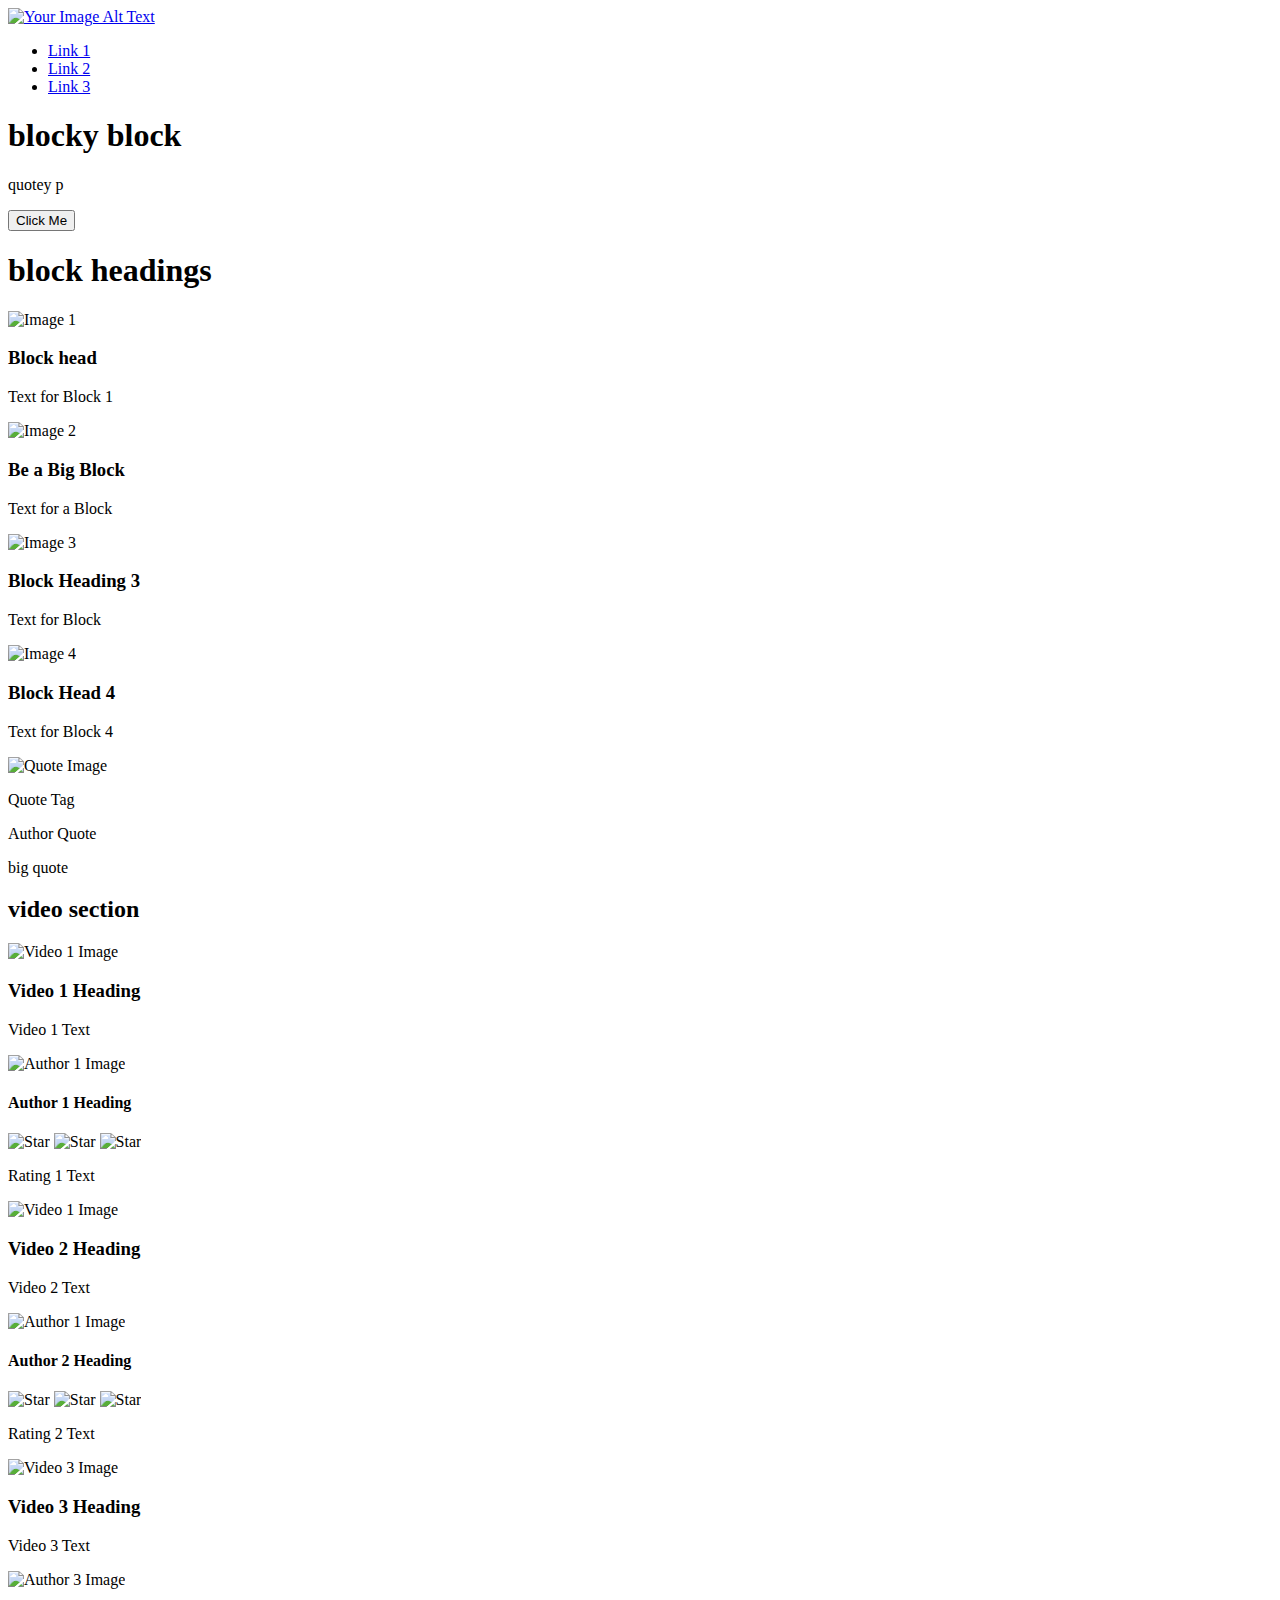
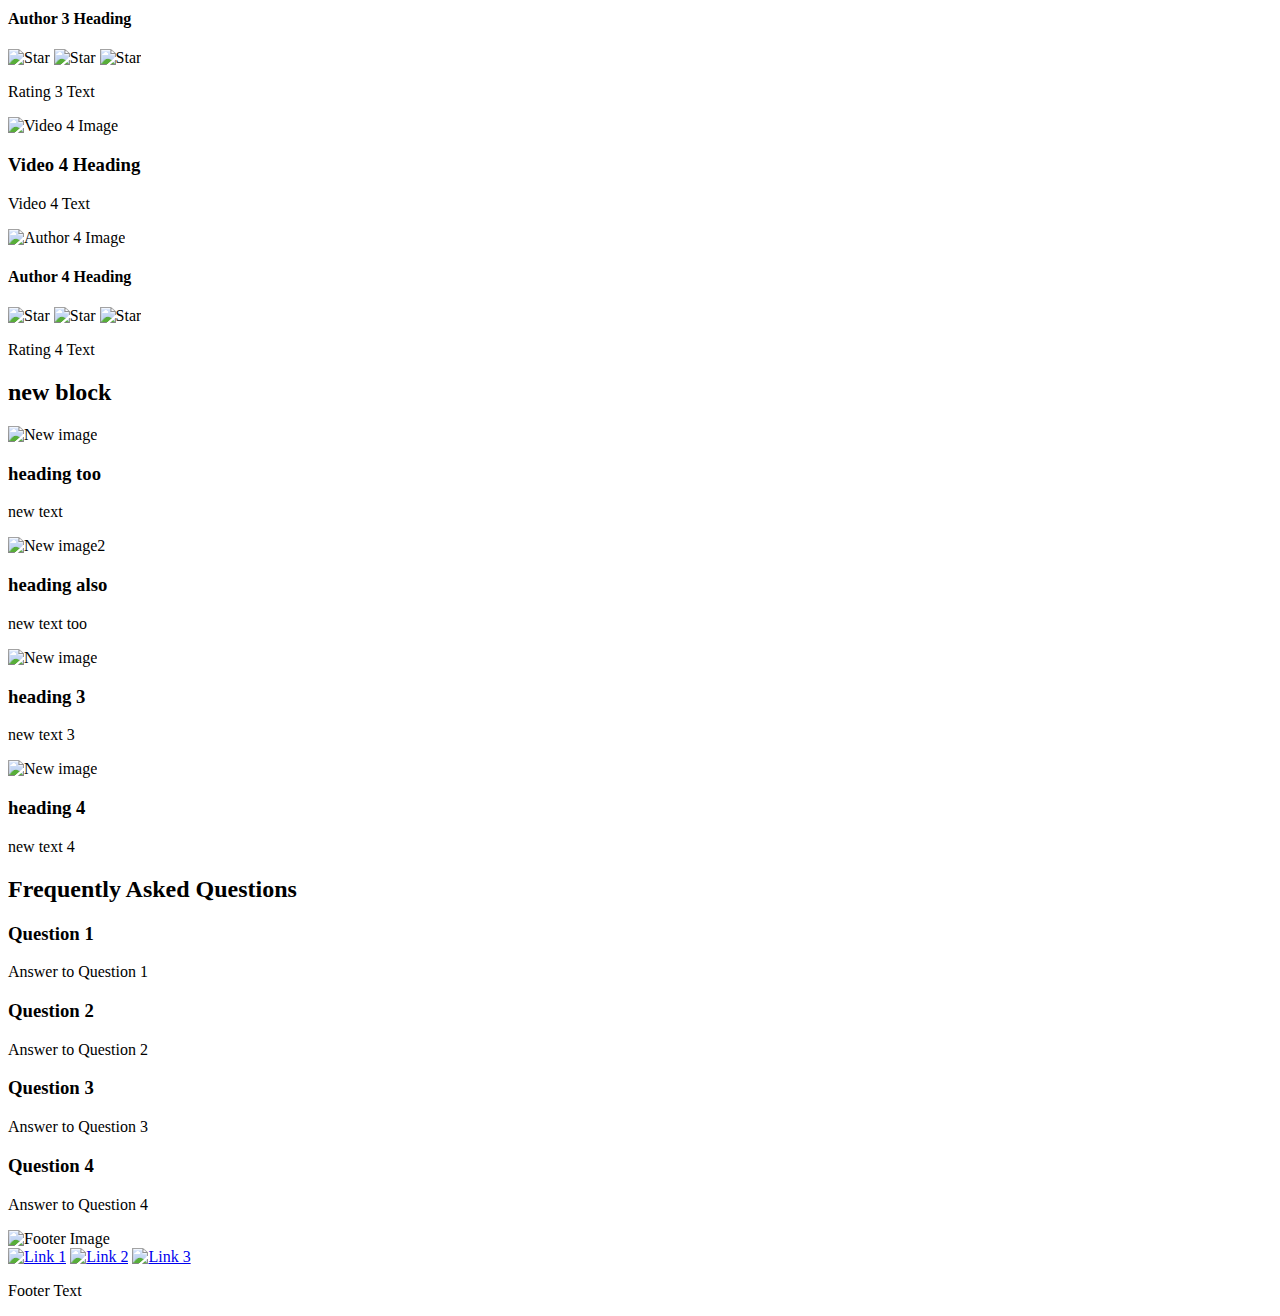
==== css_advanced/index.html @ 20e132e9 "start" ====
<!DOCTYPE html>
<html lang="en">
    <head>
        <meta charset="UTF-8">
        <body>
            <header>
                <a href="#">
                <img src="your-image-url.jpg" alt="Your Image Alt Text">
            </a>
            <nav>
                <ul>
                    <li><a href="#">Link 1</a></li>
                    <li><a href="#">Link 2</a></li>
                    <li><a href="#">Link 3</a></li>
                </ul>
            </nav>
        </header>
        <main>
            <section>
                <div class="block">
                   <h1>blocky block</h1>
                    <p>quotey p</p>
                    <button>Click Me</button>
                </div>
                <div class="block">
                    <h1>block headings</h1>
                    <div class="block">
                        <img src="image1.jpg" alt="Image 1">
                        <h3>Block head</h3>
                        <p>Text for Block 1</p>
                </div>
                <div class="block">
                    <img src="image2.jpg" alt="Image 2">
                    <h3>Be a Big Block</h3>
                    <p>Text for a Block</p>
                </div>
                <div class="block">
                    <img src="image3.jpg" alt="Image 3">
                    <h3>Block Heading 3</h3>
                    <p>Text for Block</p>
                </div>
                <div class="block">
                    <img src=""image4.jpg" alt="Image 4">
                    <h3> Block Head 4</h3>
                    <p>Text for Block 4</p>
                </div>
            </div>
            </section>
            <section class="quote-section">
                <div class="quote-image">
                <img src="imiage-url.jpg" alt="Quote Image">
                </div>
                <div class="quote-details">
                    <p class="quotes-tag">Quote Tag</p>
                    <p class="author-quote">Author Quote</p>
                    <p class="quote-text"> big quote </p>
                </div>
                <section class="video-section">
                    <h2> video section</h2>
                    <div class="video1-block">
                        <div class="video1-image">
                            <img src="video1-image.jpg" alt="Video 1 Image">
                        </div>
                        <h3> Video 1 Heading</h3>
                        <p>Video 1 Text</p>
                        <div class="author1-block">
                            <div class="author1-image">
                              <img src="author1-image.jpg" alt="Author 1 Image">  
                            </div>
                            <h4>Author 1 Heading</h4>
                        </div>
                        <div class="rating1-block">
                            <div class="star1-images">
                                <img src="star1.png" alt="Star" class="star">
                                <img src="star1.png" alt="Star" class="star">
                                <img src="star1.png" alt="Star" class="Star">
                            </div> 
                            <p>Rating 1 Text</p>                       
                    </div>
                </div>
                <div class="video2-block">
                    <div class="video2-image">
                        <img src="video2-image.jpg" alt="Video 1 Image">
                    </div>
                    <h3> Video 2 Heading</h3>
                    <p>Video 2 Text</p>
                    <div class="author2-block">
                        <div class="author2-image">
                          <img src="author2-image.jpg" alt="Author 1 Image">  
                        </div>
                        <h4>Author 2 Heading</h4>
                    </div>
                    <div class="rating2-block">
                        <div class="star2-images">
                            <img src="star2.png" alt="Star" class="star">
                            <img src="star2.png" alt="Star" class="star">
                            <img src="star2.png" alt="Star" class="Star">
                        </div> 
                        <p>Rating 2 Text</p>                       
                </div>
            </div>
            <div class="video3-block">
                <div class="video3-image">
                    <img src="video3-image.jpg" alt="Video 3 Image">
                </div>
                <h3> Video 3 Heading</h3>
                <p>Video 3 Text</p>
                <div class="author3-block">
                    <div class="author3-image">
                      <img src="author3-image.jpg" alt="Author 3 Image">  
                    </div>
                    <h4>Author 3 Heading</h4>
                </div>
                <div class="rating3-block">
                    <div class="star3-images">
                        <img src="star3.png" alt="Star" class="star">
                        <img src="star3.png" alt="Star" class="star">
                        <img src="star3.png" alt="Star" class="Star">
                    </div> 
                    <p>Rating 3 Text</p>                       
            </div>
        </div>
        <div class="video4-block">
            <div class="video4-image">
                <img src="video4-image.jpg" alt="Video 4 Image">
            </div>
            <h3> Video 4 Heading</h3>
            <p>Video 4 Text</p>
            <div class="author4-block">
                <div class="author4-image">
                  <img src="author4-image.jpg" alt="Author 4 Image">  
                </div>
                <h4>Author 4 Heading</h4>
            </div>
            <div class="rating4-block">
                <div class="star4-images">
                    <img src="star4.png" alt="Star" class="star">
                    <img src="star4.png" alt="Star" class="star">
                    <img src="star4.png" alt="Star" class="Star">
                </div> 
                <p>Rating 4 Text</p>                       
        </div>
    </div>
                </section>
                <section>
                    <h2> new block</h2>
                    <div class="block">
                        <img src="newimage1.png" alt="New image">
                        <h3> heading too</h3>
                        <p> new text </p>
                    </div>
                    <div class="block2">
                        <img src="newimage2.png" alt="New image2">
                        <h3> heading also </h3>
                        <p> new text too</p>
                    </div>
                    <div class="block">
                        <img src="newimage3.png" alt="New image">
                        <h3> heading 3</h3>
                        <p> new text 3</p>
                    </div>
                    <div class="block">
                        <img src="newimage4.png" alt="New image">
                        <h3> heading 4</h3>
                        <p> new text 4</p>
                    </div>
                </section>
                <section class="faq-section">
                      <h2>Frequently Asked Questions</h2>
                      
                      <!-- Row Block 1 -->
                      <div class="row-block">
                        <!-- Item Block 1.1 -->
                        <div class="item-block">
                          <h3>Question 1</h3>
                          <p>Answer to Question 1</p>
                        </div>
                        
                        <!-- Item Block 1.2 -->
                        <div class="item-block">
                          <h3>Question 2</h3>
                          <p>Answer to Question 2</p>
                        </div>
                      </div>
                      
                      <!-- Row Block 2 -->
                      <div class="row-block">
                        <!-- Item Block 2.1 -->
                        <div class="item-block">
                          <h3>Question 3</h3>
                          <p>Answer to Question 3</p>
                        </div>
                        
                        <!-- Item Block 2.2 -->
                        <div class="item-block">
                          <h3>Question 4</h3>
                          <p>Answer to Question 4</p>
                        </div>
                      </div>
                    </section>
                  </section>
        </main>
        </body>
    </head>
    <footer>
        <div class="footer-global-block">
          <div class="row-block">
            <!-- Image -->
            <img src="footer-image.jpg" alt="Footer Image">
            
            <!-- Block with Images and Text -->
            <div class="footer-block">
              <!-- Images with Links -->
              <div class="footer-images-with-links">
                <a href="link1.html"><img src="link1-image.jpg" alt="Link 1"></a>
                <a href="link2.html"><img src="link2-image.jpg" alt="Link 2"></a>
                <a href="link3.html"><img src="link3-image.jpg" alt="Link 3"></a>
              </div>
              
              <!-- Text -->
              <p>Footer Text</p>
            </div>
          </div>
        </div>
      </footer>
</html>
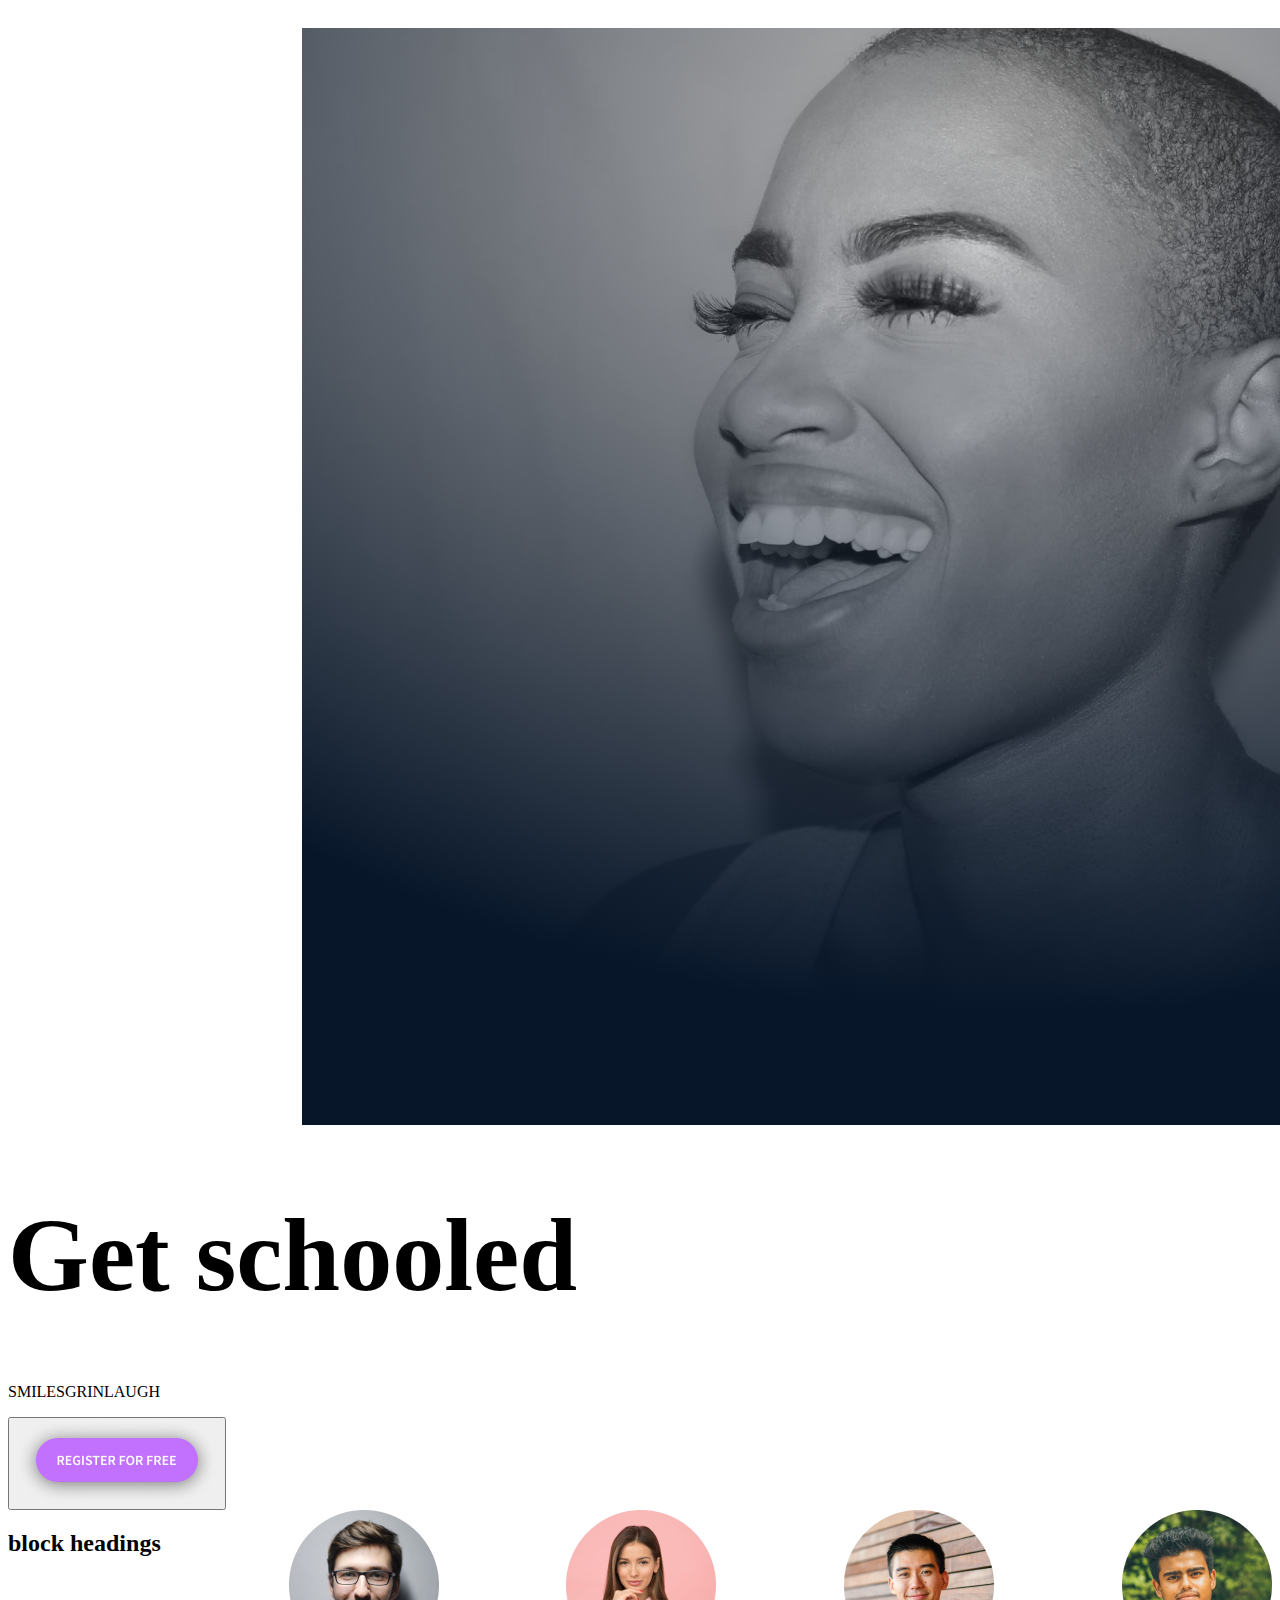
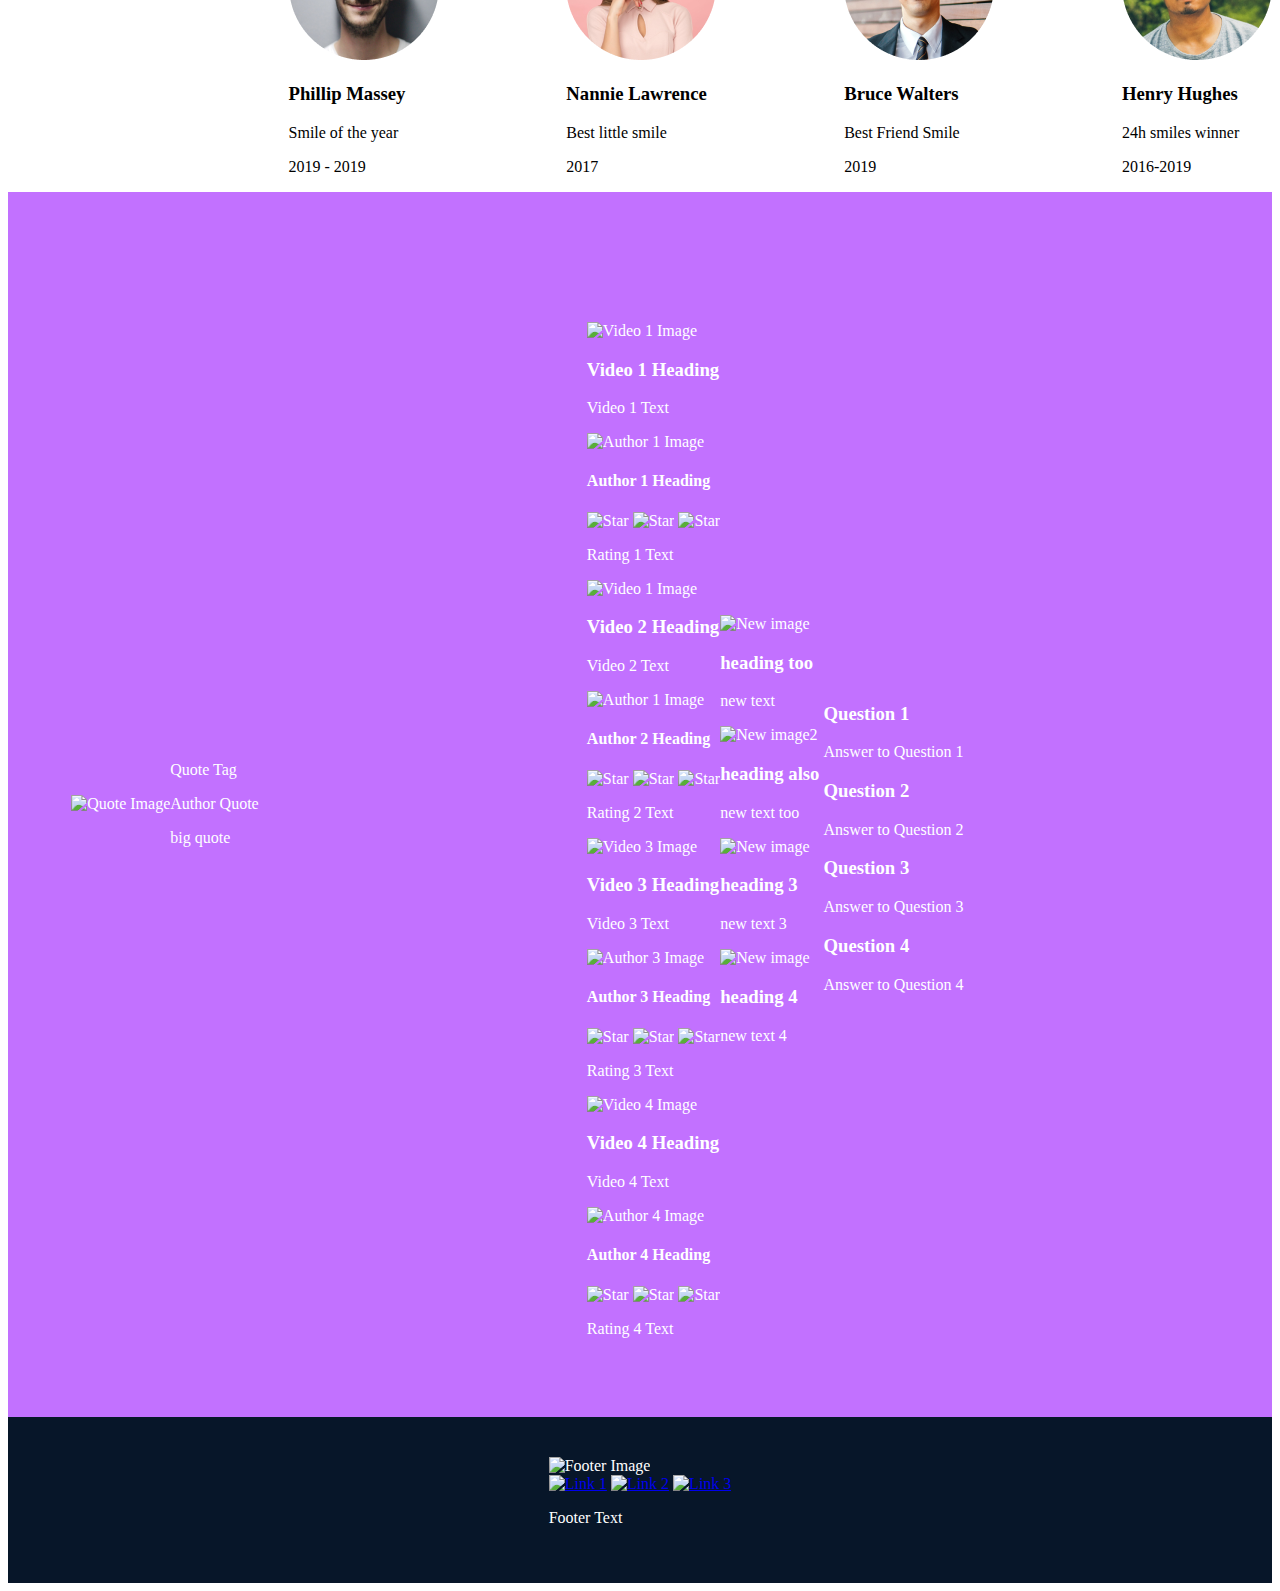
==== commit d968cc99: "high" ====
--- a/css_advanced/index.html
+++ b/css_advanced/index.html
@@ -1,50 +1,66 @@
 <!DOCTYPE html>
 <html lang="en">
     <head>
+        <link rel="stylesheet" href="stylesheet.css">
         <meta charset="UTF-8">
+    </head>
         <body>
             <header>
+                    <div class="banner">
                 <a href="#">
-                <img src="your-image-url.jpg" alt="Your Image Alt Text">
-            </a>
-            <nav>
-                <ul>
-                    <li><a href="#">Link 1</a></li>
-                    <li><a href="#">Link 2</a></li>
-                    <li><a href="#">Link 3</a></li>
-                </ul>
-            </nav>
+                    <img src="images/logo.png" alt="Smile Logo">
+                </a>
+                    </div>
+                    <div class="background">
+                        <a href="#">
+                            <img src="images/background.png" alt="background image">
+                        </a>
+                    </div>
+                    <div>   
+                <nav class="nav-container">
+                    <a class="nav-link" href="#">COURSES</a>
+                    <a class="nav-link" href="#">PRICING</a>
+                    <a class="nav-link" href="#">LOGIN</a>
+                </nav>
+        </div>
+        
         </header>
         <main>
-            <section>
-                <div class="block">
-                   <h1>blocky block</h1>
-                    <p>quotey p</p>
-                    <button>Click Me</button>
-                </div>
-                <div class="block">
-                    <h1>block headings</h1>
-                    <div class="block">
-                        <img src="image1.jpg" alt="Image 1">
-                        <h3>Block head</h3>
-                        <p>Text for Block 1</p>
-                </div>
-                <div class="block">
-                    <img src="image2.jpg" alt="Image 2">
-                    <h3>Be a Big Block</h3>
-                    <p>Text for a Block</p>
-                </div>
-                <div class="block">
-                    <img src="image3.jpg" alt="Image 3">
-                    <h3>Block Heading 3</h3>
-                    <p>Text for Block</p>
-                </div>
-                <div class="block">
-                    <img src=""image4.jpg" alt="Image 4">
-                    <h3> Block Head 4</h3>
-                    <p>Text for Block 4</p>
-                </div>
-            </div>
+            <section class="Schooled">
+                <div class="Schooled-block">
+                   <h1>Get schooled</h1>
+                    <p><span>SMILES</span><span>GRIN</span><span>LAUGH</span></p>
+                    <a href="register-link-probs"></a>
+                    <button><img src="images/banner-button.png" alt="Register for Free"></button>
+                </a>
+                </div>
+                <div class="Learn-pro-container">
+                    <h2>block headings</h2>
+                        <div class="pro-block">
+                            <img src="images/pros-1.png" alt="Image 1">
+                            <h3>Phillip Massey</h3>
+                            <p>Smile of the year</p>
+                            <p>2019 - 2019</p>
+                        </div>
+                        <div class="pro-block">
+                            <img src="images/pros-2.png" alt="Image 2">
+                            <h3>Nannie Lawrence</h3>
+                            <p>Best little smile</p>
+                            <p>2017</p>
+                        </div>
+                        <div class="pro-block">
+                            <img src="images/pros-3.png" alt="Image 3">
+                            <h3>Bruce Walters</h3>
+                            <p>Best Friend Smile</p>
+                            <p>2019</p>
+                        </div>
+                        <div class="pro-block">
+                            <img src="images/pros-4.png" alt="Image 4">
+                            <h3> Henry Hughes</h3>
+                            <p>24h smiles winner</p>
+                            <p>2016-2019</p>
+                        </div>
+                </div>
             </section>
             <section class="quote-section">
                 <div class="quote-image">
@@ -201,7 +217,6 @@
                   </section>
         </main>
         </body>
-    </head>
     <footer>
         <div class="footer-global-block">
           <div class="row-block">
--- a/css_advanced/stylesheet.css
+++ b/css_advanced/stylesheet.css
@@ -0,0 +1,356 @@
+/* This is the CSS for my HTML*/
+/*This is an attempt to set the size for my header section*/
+.header {
+  width: 1440px; /*width set to 1440*/
+  height: 1093px; /*height set to 1063 pixels*/
+}
+
+.background {
+background-image: url("images/background.png");
+background-position: center center;
+background-size: cover;
+background-repeat: no repeat;
+background-color: transparent;
+}
+
+header {
+  margin-left: 10%;
+  margin-right: 10%;
+  padding-top: 20px;
+  font-family: "Source Sans Pro", sans-serif;
+  display: flex;
+  justify-content: space-between;
+  align-items: center;
+  background-color: transparent;
+}
+
+.nav-container {
+  display: flex;
+  justyfy-content: 
+}
+
+banner-section {
+  color: white;
+  font-family: "Source Sans Pro", sans-serif;
+  background-color: transparent;
+}
+
+.Learn-pro-container {
+  display: flex;
+  justify-content: space-between;
+}
+
+.pro-block {
+  width 25%;
+  box-sizing: border-box;
+}
+
+.block-one h1,
+.block-one p,
+.block-one a {
+  margin-top: 15px;
+  margin-bottom: 15px;
+}
+
+.block-one p span {
+  margin-right: 30px;
+}
+
+h1 {
+  font-size: 6.5em;
+}
+
+.block-two h2 span {
+  color: #C271FF; /* from figma */
+}
+
+.block-two {
+  display: flex;
+  flex-direction: column;
+  align-items: center;
+  width: 100%;
+  padding: 20px;
+  box-sizing: border-box;
+}
+
+.pros-block {
+  display: flex;
+  justify-content: space-between;
+  flex-wrap: nowrap;
+  width: 100%;
+  max-width: 1000px;
+  margin-top: 20px;
+}
+/* End Task 2 */
+
+/* Quotes Style - Task 3 */
+.quote-section {
+  color: white;
+  background-color: #c271ff; /* from figma */
+  display: flex;
+  justify-content: center;
+  align-items: center;
+  padding: 5%;
+}
+
+.quote-section h2 {
+  visibility: hidden; /* header only here for w3c validation */
+}
+
+.quote-block {
+  display: flex;
+  align-items: center;
+  width: 80%;
+  max-width: 1200px;
+  margin: 0 auto;
+}
+
+.quote-block img {
+  /* image appears to be roughly 1/4 of the width of the block */
+  flex: 1;
+  max-width: 200px;
+  margin-right: 10%;
+}
+
+.quote-details {
+  /* text takes up the remaining 3/4 of the width of the block */
+  flex: 3;
+}
+
+.quote-details blockquote {
+  font-style: italic;
+}
+
+.lol-person-quote {
+  font-weight: bold;
+}
+/* End Task 3 */
+
+/* Videos Style - Task 4 */
+.videos-section {
+  padding: 40px 0;
+}
+
+.videos-section h2 {
+  text-align: center;
+  font-size: 2em;
+  margin-bottom: 40px;
+  color: #071629; /* from figma */
+}
+
+.videos-section h2 span {
+  color: #c271ff; /* header color difference from figma */
+}
+
+.videos-block {
+  display: flex;
+  justify-content: space-between;
+  flex-wrap: wrap;
+  gap: 20px;
+}
+
+.video-item {
+  flex: 1;
+  max-width: 300px;
+  box-sizing: border-box;
+  display: flex;
+  flex-direction: column;
+  gap: 10px;
+}
+
+.video-preview {
+  position: relative;
+  width: 100%;
+  padding-bottom: 56.25%;
+  overflow: hidden;
+}
+
+.video-preview img:first-child {
+  position: absolute;
+  top: 0;
+  left: 0;
+  width: 100%;
+  height: 100%;
+  object-fit: cover;
+}
+
+.video-preview img:nth-child(2) {
+  position: absolute;
+  top: 50%;
+  left: 50%;
+  transform: translate(-50%, -50%);
+  cursor: pointer;
+}
+
+.video-author {
+  display: flex;
+  align-items: center;
+  gap: 10px;
+}
+
+.video-author h4 {
+  margin: 0;
+  color: #c271ff; /* from figma */
+}
+
+.video-rating {
+  display: flex;
+  justify-content: space-between;
+  align-items: center;
+}
+
+.video-rating img {
+  margin-right: 5px;
+}
+
+.video-rating p {
+  margin-left: auto;
+  color: #c271ff; /* from figma */
+}
+/* End Task 4 */
+
+/* Membership Style - Task 5 */
+.membership-section {
+  background-color: #071629; /* from figma */
+  padding: 40px 0;
+  text-align: center;
+}
+
+.membership-section h2 {
+  font-size: 2em; /* 32px */
+  margin-bottom: 40px;
+  color: #fff;
+}
+
+.membership-section h2 span {
+  color: #c271ff; /* header color difference from figma */
+}
+
+.membership-block {
+  display: flex;
+  justify-content: space-between;
+  flex-wrap: wrap;
+  gap: 20px;
+  margin-bottom: 40px;
+}
+
+.membership-item {
+  flex: 1;
+  max-width: 300px;
+  box-sizing: border-box;
+  display: flex;
+  flex-direction: column;
+  align-items: center;
+  gap: 10px;
+}
+
+.membership-item img {
+  width: 40px;
+  height: auto;
+  margin-bottom: 20px;
+}
+
+.membership-item h3 {
+  color: #fff;
+  margin-bottom: 10px;
+}
+
+.membership-item p {
+  color: #fff;
+}
+
+.membership-button img {
+  cursor: pointer;
+  max-width: 80%;
+  margin: 0 auto;
+}
+/* End Task 5 */
+
+/* FAQ Style - Task 6 */
+.faq-section {
+  padding: 40px 0;
+}
+
+.faq-section h2 {
+  text-align: center;
+  font-size: 2em; /* 32px */
+  margin-bottom: 40px;
+  color: #071629; /* from figma */
+}
+
+.faq-block {
+  display: flex;
+  flex-direction: column;
+  gap: 20px;
+  align-items: center;
+}
+
+.faq-row {
+  display: flex;
+  justify-content: space-between;
+  flex-wrap: wrap;
+  gap: 20px;
+  width: 100%;
+  max-width: 1200px;
+}
+
+.faq-item {
+  flex: 1;
+  max-width: 500px;
+  box-sizing: border-box;
+  display: flex;
+  flex-direction: column;
+  gap: 10px;
+}
+/* End Task 6 */
+
+/* Footer Style - Task 7 */
+footer {
+  background-color: #071629; /* from figma */
+  padding: 40px 0;
+  color: #fff;
+}
+
+.footer-global-block {
+  display: flex;
+  flex-direction: column;
+  align-items: center;
+  width: 100%;
+  max-width: 1200px;
+  margin: 0 auto;
+}
+
+.footer-row {
+  display: flex;
+  justify-content: space-between;
+  align-items: center;
+  width: 100%;
+  padding: 0 10%;
+  box-sizing: border-box;
+}
+
+.footer-row img {
+  max-width: 100px;
+  height: auto;
+}
+
+.footer-socials-block {
+  display: flex;
+  align-items: center;
+  gap: 20px;
+}
+
+.footer-socials-block a {
+  margin-right: 10px;
+}
+
+.footer-socials-block img {
+  width: 30px;
+  height: auto;
+  cursor: pointer;
+}
+
+.footer-socials-block p {
+  margin-top: 20px;
+}
+/* End Task 7 */
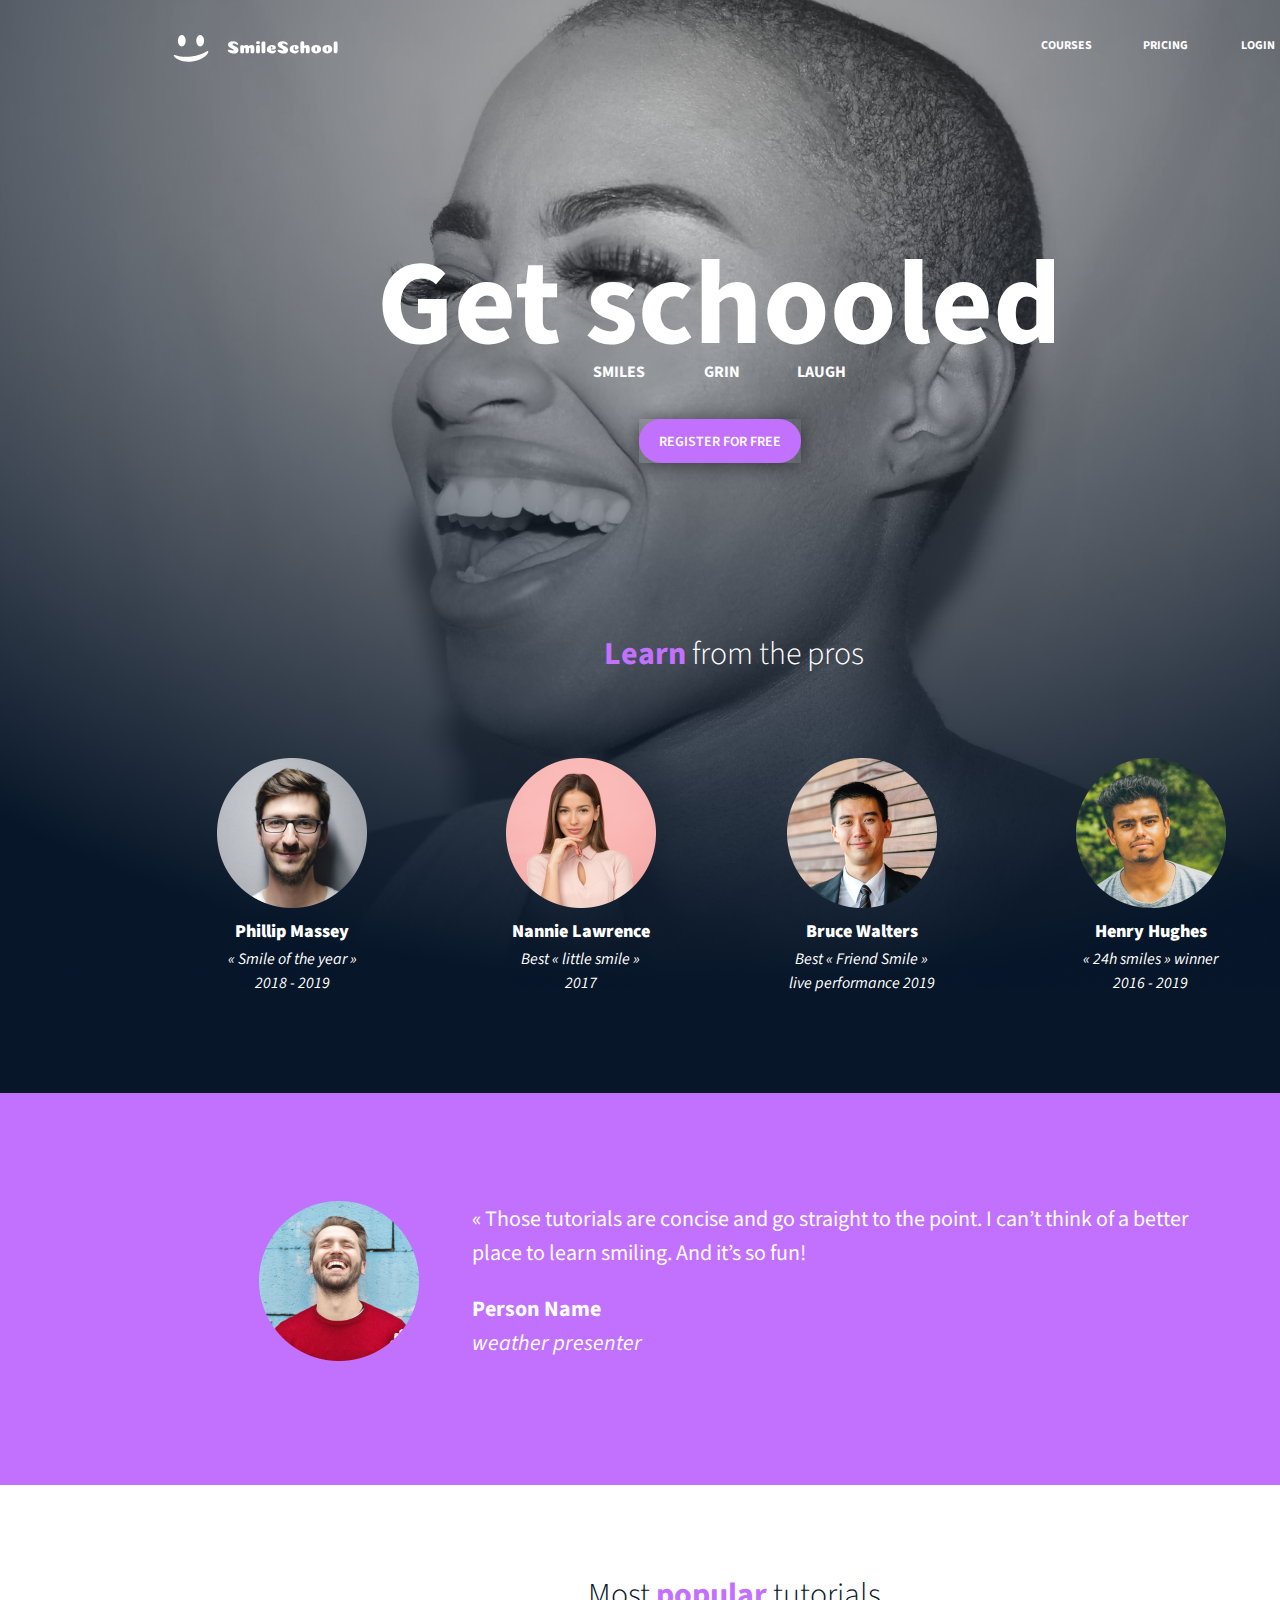
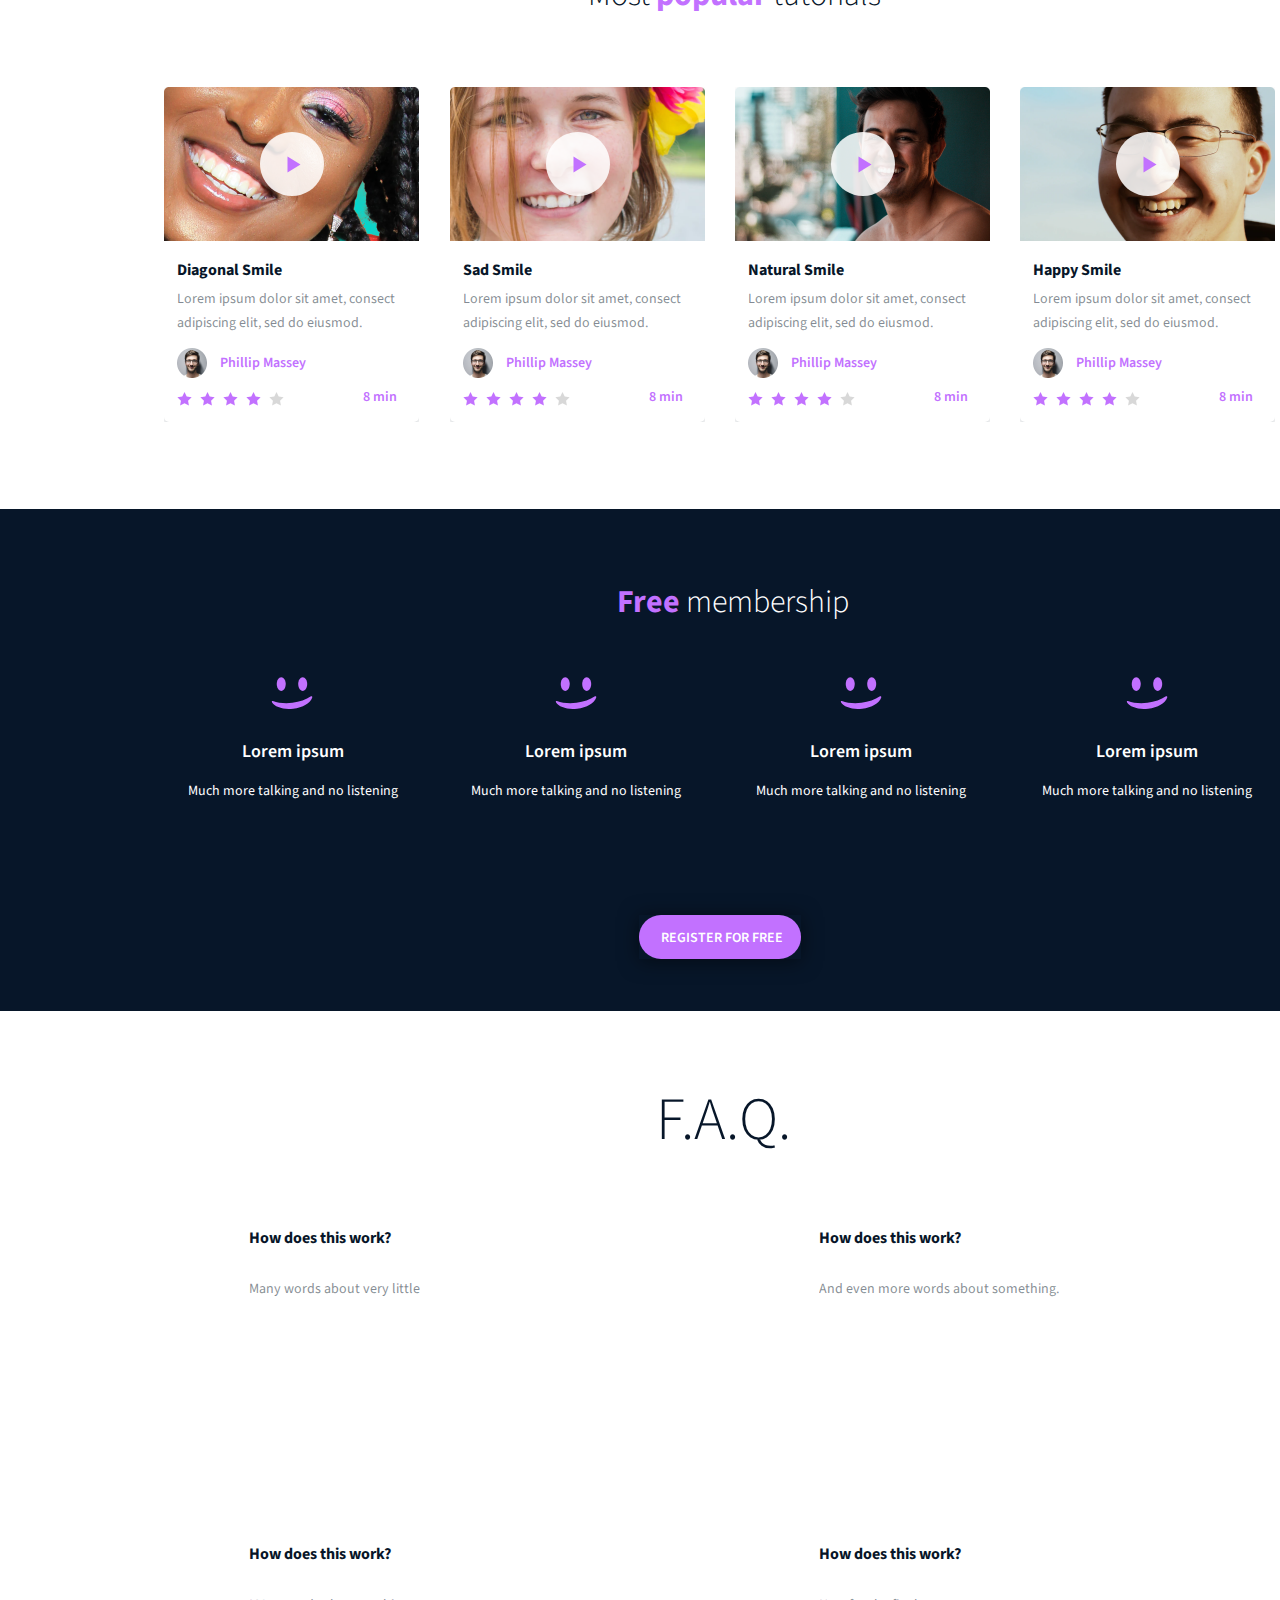
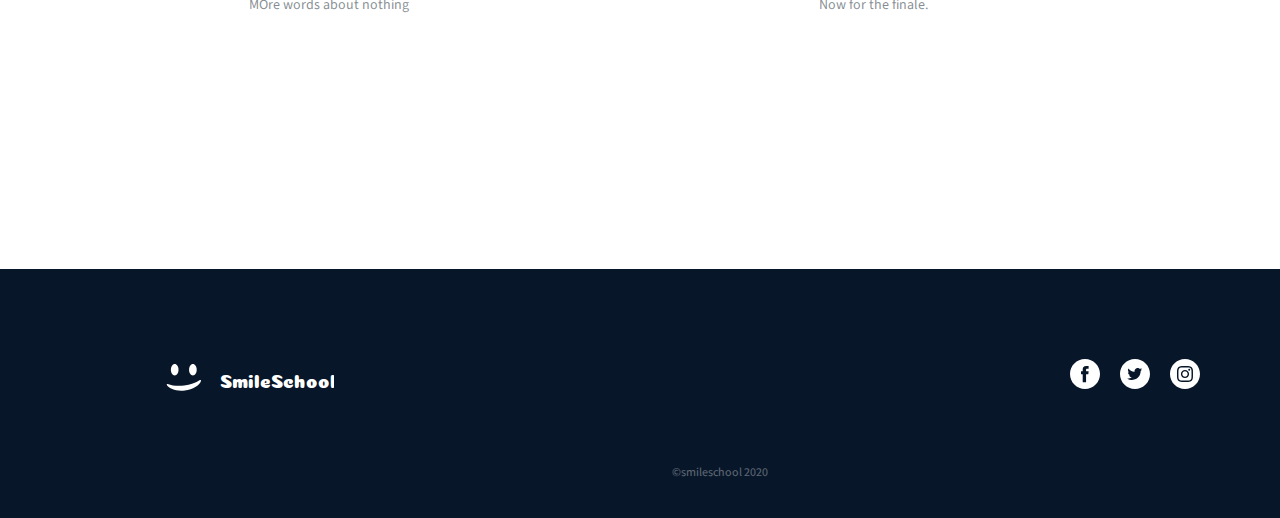
==== commit 91e189c0: "turnitin" ====
--- a/css_advanced/index.html
+++ b/css_advanced/index.html
@@ -1,241 +1,248 @@
 <!DOCTYPE html>
-<html lang="en">
-    <head>
-        <link rel="stylesheet" href="stylesheet.css">
-        <meta charset="UTF-8">
-    </head>
-        <body>
-            <header>
-                    <div class="banner">
-                <a href="#">
-                    <img src="images/logo.png" alt="Smile Logo">
-                </a>
-                    </div>
-                    <div class="background">
-                        <a href="#">
-                            <img src="images/background.png" alt="background image">
-                        </a>
-                    </div>
-                    <div>   
-                <nav class="nav-container">
-                    <a class="nav-link" href="#">COURSES</a>
-                    <a class="nav-link" href="#">PRICING</a>
-                    <a class="nav-link" href="#">LOGIN</a>
-                </nav>
-        </div>
-        
-        </header>
-        <main>
-            <section class="Schooled">
-                <div class="Schooled-block">
-                   <h1>Get schooled</h1>
-                    <p><span>SMILES</span><span>GRIN</span><span>LAUGH</span></p>
-                    <a href="register-link-probs"></a>
-                    <button><img src="images/banner-button.png" alt="Register for Free"></button>
-                </a>
-                </div>
-                <div class="Learn-pro-container">
-                    <h2>block headings</h2>
-                        <div class="pro-block">
-                            <img src="images/pros-1.png" alt="Image 1">
-                            <h3>Phillip Massey</h3>
-                            <p>Smile of the year</p>
-                            <p>2019 - 2019</p>
-                        </div>
-                        <div class="pro-block">
-                            <img src="images/pros-2.png" alt="Image 2">
-                            <h3>Nannie Lawrence</h3>
-                            <p>Best little smile</p>
-                            <p>2017</p>
-                        </div>
-                        <div class="pro-block">
-                            <img src="images/pros-3.png" alt="Image 3">
-                            <h3>Bruce Walters</h3>
-                            <p>Best Friend Smile</p>
-                            <p>2019</p>
-                        </div>
-                        <div class="pro-block">
-                            <img src="images/pros-4.png" alt="Image 4">
-                            <h3> Henry Hughes</h3>
-                            <p>24h smiles winner</p>
-                            <p>2016-2019</p>
-                        </div>
-                </div>
-            </section>
-            <section class="quote-section">
-                <div class="quote-image">
-                <img src="imiage-url.jpg" alt="Quote Image">
-                </div>
-                <div class="quote-details">
-                    <p class="quotes-tag">Quote Tag</p>
-                    <p class="author-quote">Author Quote</p>
-                    <p class="quote-text"> big quote </p>
-                </div>
-                <section class="video-section">
-                    <h2> video section</h2>
-                    <div class="video1-block">
-                        <div class="video1-image">
-                            <img src="video1-image.jpg" alt="Video 1 Image">
-                        </div>
-                        <h3> Video 1 Heading</h3>
-                        <p>Video 1 Text</p>
-                        <div class="author1-block">
-                            <div class="author1-image">
-                              <img src="author1-image.jpg" alt="Author 1 Image">  
-                            </div>
-                            <h4>Author 1 Heading</h4>
-                        </div>
-                        <div class="rating1-block">
-                            <div class="star1-images">
-                                <img src="star1.png" alt="Star" class="star">
-                                <img src="star1.png" alt="Star" class="star">
-                                <img src="star1.png" alt="Star" class="Star">
-                            </div> 
-                            <p>Rating 1 Text</p>                       
-                    </div>
-                </div>
-                <div class="video2-block">
-                    <div class="video2-image">
-                        <img src="video2-image.jpg" alt="Video 1 Image">
-                    </div>
-                    <h3> Video 2 Heading</h3>
-                    <p>Video 2 Text</p>
-                    <div class="author2-block">
-                        <div class="author2-image">
-                          <img src="author2-image.jpg" alt="Author 1 Image">  
-                        </div>
-                        <h4>Author 2 Heading</h4>
-                    </div>
-                    <div class="rating2-block">
-                        <div class="star2-images">
-                            <img src="star2.png" alt="Star" class="star">
-                            <img src="star2.png" alt="Star" class="star">
-                            <img src="star2.png" alt="Star" class="Star">
-                        </div> 
-                        <p>Rating 2 Text</p>                       
-                </div>
+<html>
+  <head>
+    <meta charset="utf-8" />
+    <meta name="viewport" content="initial-scale=1, width=device-width" />
+
+    <link rel="stylesheet" href="./styles.css" />
+    <link
+      rel="stylesheet"
+      href="https://fonts.googleapis.com/css2?family=Coiny:wght@400&display=swap"
+    />
+    <link
+      rel="stylesheet"
+      href="https://fonts.googleapis.com/css2?family=Source Sans Pro:ital,wght@0,300;0,400;0,600;0,700;0,900;1,400&display=swap"
+    />
+  </head>
+  <body>
+    <div class="school-page">
+      <div class="part-5-footer">
+        <div class="background"></div>
+        <div class="logo">
+          <div class="smileschool">SmileSchool</div>
+          <img class="smile-icon" alt="" src="./images/smile.svg" />
+        </div>
+        <div class="smileschool-2020">©smileschool 2020</div>
+        <img class="social-icons" alt="" src="./images/social-icons.svg" />
+      </div>
+      <div class="part-4-faq">
+        <div class="faq">F.A.Q.</div>
+        <div class="q-1">
+          <div class="lorem-ipsum-dolor">
+            Many words about very little
+          </div>
+          <b class="how-does-this">How does this work?</b>
+        </div>
+        <div class="q-3">
+          <div class="lorem-ipsum-dolor">
+            MOre words about nothing
+          </div>
+          <b class="how-does-this">How does this work?</b>
+        </div>
+        <div class="q-2">
+          <div class="lorem-ipsum-dolor">
+            And even more words about something. 
+          </div>
+          <b class="how-does-this">How does this work?</b>
+        </div>
+        <div class="q-4">
+          <div class="lorem-ipsum-dolor">
+            Now for the finale. 
+          </div>
+          <b class="how-does-this">How does this work?</b>
+        </div>
+      </div>
+      <div class="part-3-free-membership">
+        <img class="background-icon" alt="" src="./images/background.svg" />
+
+        <div class="free-membership">
+          <b>
+            <span>Free</span>
+          </b>
+          <span class="membership">
+            <b> </b>
+            <span class="most">membership</span>
+          </span>
+        </div>
+        <div class="button">
+          <div class="button-background"></div>
+          <div class="register-for-free">REGISTER FOR FREE</div>
+        </div>
+        <div class="dot-1">
+          <div class="lorem-ipsum-dolor4">
+            Much more talking and no listening
+          </div>
+          <div class="lorem-ipsum">Lorem ipsum</div>
+          <img class="smile-icon1" alt="" src="./images/smile1.svg" />
+        </div>
+        <div class="dot-2">
+          <div class="lorem-ipsum-dolor5">
+            Much more talking and no listening
+          </div>
+          <div class="lorem-ipsum">Lorem ipsum</div>
+          <img class="smile-icon1" alt="" src="./images/smile2.svg" />
+        </div>
+        <div class="dot-3">
+          <div class="lorem-ipsum-dolor6">
+            Much more talking and no listening
+          </div>
+          <div class="lorem-ipsum">Lorem ipsum</div>
+          <img class="smile-icon1" alt="" src="./images/smile2.svg" />
+        </div>
+        <div class="dot-4">
+          <div class="lorem-ipsum-dolor6">
+            Much more talking and no listening
+          </div>
+          <div class="lorem-ipsum">Lorem ipsum</div>
+          <img class="smile-icon1" alt="" src="./images/smile3.svg" />
+        </div>
+      </div>
+      <div class="part-2-tutorials">
+        <div class="most-popular-tutoria-container">
+          <span class="most">Most</span>
+          <b class="popular">
+            <span> popular</span>
+            <span class="membership"> </span>
+          </b>
+          <span class="most">tutorials</span>
+        </div>
+        <div class="tuto-1">
+          <div class="background1"></div>
+          <img class="avatar-icon" alt="" src="./images/avatar@2x.png" />
+
+          <div class="phillip-massey">Phillip Massey</div>
+          <div class="min">8 min</div>
+          <img class="rating-icon" alt="" src="./images/rating.svg" />
+
+          <div class="lorem-ipsum-dolor8">
+            Lorem ipsum dolor sit amet, consect adipiscing elit, sed do eiusmod.
+          </div>
+          <b class="diagonal-smile">Diagonal Smile</b>
+          <img class="preview-icon" alt="" src="./images/preview@2x.png" />
+
+          <img class="play-icon" alt="" src="./images/play.svg" />
+        </div>
+        <div class="tuto-2">
+          <div class="background1"></div>
+          <img class="avatar-icon" alt="" src="./images/avatar@2x.png" />
+
+          <div class="phillip-massey">Phillip Massey</div>
+          <div class="min">8 min</div>
+          <img class="rating-icon" alt="" src="./images/rating.svg" />
+
+          <div class="lorem-ipsum-dolor8">
+            Lorem ipsum dolor sit amet, consect adipiscing elit, sed do eiusmod.
+          </div>
+          <b class="diagonal-smile">Sad Smile</b>
+          <img class="preview-icon" alt="" src="./images/preview1@2x.png" />
+
+          <img class="play-icon" alt="" src="./images/play.svg" />
+        </div>
+        <div class="tuto-3">
+          <div class="background1"></div>
+          <img class="avatar-icon" alt="" src="./images/avatar@2x.png" />
+
+          <div class="phillip-massey">Phillip Massey</div>
+          <div class="min">8 min</div>
+          <img class="rating-icon" alt="" src="./images/rating.svg" />
+
+          <div class="lorem-ipsum-dolor8">
+            Lorem ipsum dolor sit amet, consect adipiscing elit, sed do eiusmod.
+          </div>
+          <b class="diagonal-smile">Natural Smile</b>
+          <img class="preview-icon" alt="" src="./images/preview2@2x.png" />
+
+          <img class="play-icon" alt="" src="./images/play.svg" />
+        </div>
+        <div class="tuto-4">
+          <div class="background1"></div>
+          <img class="avatar-icon" alt="" src="./images/avatar@2x.png" />
+
+          <div class="phillip-massey">Phillip Massey</div>
+          <div class="min">8 min</div>
+          <img class="rating-icon" alt="" src="./images/rating.svg" />
+
+          <div class="lorem-ipsum-dolor8">
+            Lorem ipsum dolor sit amet, consect adipiscing elit, sed do eiusmod.
+          </div>
+          <b class="diagonal-smile">Happy Smile</b>
+          <img class="preview-icon" alt="" src="./images/preview3@2x.png" />
+
+          <img class="play-icon" alt="" src="./images/play.svg" />
+        </div>
+      </div>
+      <div class="part-1-testimonials">
+        <img class="background-icon1" alt="" src="./images/background1.svg" />
+
+        <div class="testimonial">
+          <img class="avatar-icon4" alt="" src="./images/avatar1@2x.png" />
+
+          <div class="text">
+            <i class="weather-presenter">weather presenter</i>
+            <b class="person-name">Person Name</b>
+            <div class="those-tutorials-ar">
+              « Those tutorials are concise and go straight to the point. I
+              can’t think of a better place to learn smiling. And it’s so fun!
             </div>
-            <div class="video3-block">
-                <div class="video3-image">
-                    <img src="video3-image.jpg" alt="Video 3 Image">
-                </div>
-                <h3> Video 3 Heading</h3>
-                <p>Video 3 Text</p>
-                <div class="author3-block">
-                    <div class="author3-image">
-                      <img src="author3-image.jpg" alt="Author 3 Image">  
-                    </div>
-                    <h4>Author 3 Heading</h4>
-                </div>
-                <div class="rating3-block">
-                    <div class="star3-images">
-                        <img src="star3.png" alt="Star" class="star">
-                        <img src="star3.png" alt="Star" class="star">
-                        <img src="star3.png" alt="Star" class="Star">
-                    </div> 
-                    <p>Rating 3 Text</p>                       
-            </div>
-        </div>
-        <div class="video4-block">
-            <div class="video4-image">
-                <img src="video4-image.jpg" alt="Video 4 Image">
-            </div>
-            <h3> Video 4 Heading</h3>
-            <p>Video 4 Text</p>
-            <div class="author4-block">
-                <div class="author4-image">
-                  <img src="author4-image.jpg" alt="Author 4 Image">  
-                </div>
-                <h4>Author 4 Heading</h4>
-            </div>
-            <div class="rating4-block">
-                <div class="star4-images">
-                    <img src="star4.png" alt="Star" class="star">
-                    <img src="star4.png" alt="Star" class="star">
-                    <img src="star4.png" alt="Star" class="Star">
-                </div> 
-                <p>Rating 4 Text</p>                       
-        </div>
+          </div>
+        </div>
+      </div>
+      <div class="main-part">
+        <img
+          class="background-icon2"
+          alt=""
+          src="./images/background2@2x.png"
+        />
+
+        <b class="get-schooled">Get schooled</b>
+        <b class="smiles">SMILES</b>
+        <b class="grin">GRIN</b>
+        <b class="laugh">LAUGH</b>
+        <div class="button1">
+          <div class="button-background"></div>
+          <div class="register-for-free1">REGISTER FOR FREE</div>
+        </div>
+        <div class="learn-from-the-container">
+          <b>
+            <span>Learn</span>
+          </b>
+          <span class="membership">
+            <b> </b>
+            <span class="most">from the pros</span>
+          </span>
+        </div>
+        <div class="pros">
+          <div class="pro-4">
+            <div class="henry-hughes">Henry Hughes</div>
+            <i class="h-smiles">« 24h smiles » winner 2016 - 2019</i>
+            <img class="avatar-icon5" alt="" src="./images/avatar2@2x.png" />
+          </div>
+          <div class="pro-3">
+            <div class="henry-hughes">Bruce Walters</div>
+            <i class="h-smiles">Best « Friend Smile » live performance 2019</i>
+            <img class="avatar-icon5" alt="" src="./images/avatar3@2x.png" />
+          </div>
+          <div class="pro-2">
+            <div class="henry-hughes">Nannie Lawrence</div>
+            <i class="h-smiles">Best « little smile » 2017</i>
+            <img class="avatar-icon5" alt="" src="./images/avatar4@2x.png" />
+          </div>
+          <div class="pro-1">
+            <div class="henry-hughes">Phillip Massey</div>
+            <i class="h-smiles">« Smile of the year » 2018 - 2019</i>
+            <img class="avatar-icon5" alt="" src="./images/avatar5@2x.png" />
+          </div>
+        </div>
+      </div>
+      <div class="header">
+        <img class="logo-icon" alt="" src="./images/logo.svg" />
+
+        <div class="menu">
+          <b class="courses">COURSES</b>
+          <b class="pricing">PRICING</b>
+          <b class="login">LOGIN</b>
+        </div>
+      </div>
     </div>
-                </section>
-                <section>
-                    <h2> new block</h2>
-                    <div class="block">
-                        <img src="newimage1.png" alt="New image">
-                        <h3> heading too</h3>
-                        <p> new text </p>
-                    </div>
-                    <div class="block2">
-                        <img src="newimage2.png" alt="New image2">
-                        <h3> heading also </h3>
-                        <p> new text too</p>
-                    </div>
-                    <div class="block">
-                        <img src="newimage3.png" alt="New image">
-                        <h3> heading 3</h3>
-                        <p> new text 3</p>
-                    </div>
-                    <div class="block">
-                        <img src="newimage4.png" alt="New image">
-                        <h3> heading 4</h3>
-                        <p> new text 4</p>
-                    </div>
-                </section>
-                <section class="faq-section">
-                      <h2>Frequently Asked Questions</h2>
-                      
-                      <!-- Row Block 1 -->
-                      <div class="row-block">
-                        <!-- Item Block 1.1 -->
-                        <div class="item-block">
-                          <h3>Question 1</h3>
-                          <p>Answer to Question 1</p>
-                        </div>
-                        
-                        <!-- Item Block 1.2 -->
-                        <div class="item-block">
-                          <h3>Question 2</h3>
-                          <p>Answer to Question 2</p>
-                        </div>
-                      </div>
-                      
-                      <!-- Row Block 2 -->
-                      <div class="row-block">
-                        <!-- Item Block 2.1 -->
-                        <div class="item-block">
-                          <h3>Question 3</h3>
-                          <p>Answer to Question 3</p>
-                        </div>
-                        
-                        <!-- Item Block 2.2 -->
-                        <div class="item-block">
-                          <h3>Question 4</h3>
-                          <p>Answer to Question 4</p>
-                        </div>
-                      </div>
-                    </section>
-                  </section>
-        </main>
-        </body>
-    <footer>
-        <div class="footer-global-block">
-          <div class="row-block">
-            <!-- Image -->
-            <img src="footer-image.jpg" alt="Footer Image">
-            
-            <!-- Block with Images and Text -->
-            <div class="footer-block">
-              <!-- Images with Links -->
-              <div class="footer-images-with-links">
-                <a href="link1.html"><img src="link1-image.jpg" alt="Link 1"></a>
-                <a href="link2.html"><img src="link2-image.jpg" alt="Link 2"></a>
-                <a href="link3.html"><img src="link3-image.jpg" alt="Link 3"></a>
-              </div>
-              
-              <!-- Text -->
-              <p>Footer Text</p>
-            </div>
-          </div>
-        </div>
-      </footer>
+  </body>
 </html>
--- a/css_advanced/styles.css
+++ b/css_advanced/styles.css
@@ -0,0 +1,719 @@
+/* This is the CSS for my HTML*/
+/*This is an attempt to set the size for my header section*/
+body {
+    margin: 0;
+    line-height: normal;
+  }
+  
+  :root {
+    /* fonts */
+    --font-source-sans-pro: "Source Sans Pro";
+    --font-coiny: Coiny;
+  
+    /* font sizes */
+    --font-size-xs: 12px;
+    --font-size-base: 16px;
+    --font-size-lg: 18px;
+    --font-size-13xl: 32px;
+    --font-size-sm: 14px;
+    --font-size-3xl: 22px;
+  
+    /* Colors */
+    --color-white: #fff;
+    --color-mediumorchid: #c271ff;
+    --color-gray-100: #071629;
+    --color-gray-200: rgba(7, 22, 41, 0.5);
+  
+    /* Border radiuses */
+    --br-3xl: 22px;
+    --br-8xs: 5px;
+  }
+  .background {
+    position: absolute;
+    height: 100%;
+    width: 100%;
+    top: 0;
+    right: 0;
+    bottom: 0;
+    left: 0;
+    background-color: var(--color-gray-100);
+  }
+  .smileschool {
+    position: absolute;
+    top: calc(50% - 9px);
+    left: 32.54%;
+  }
+  .logo,
+  .smile-icon {
+    position: absolute;
+    overflow: hidden;
+  }
+  .smile-icon {
+    height: 98.2%;
+    width: 21.53%;
+    top: 0.08%;
+    right: 78.12%;
+    bottom: 1.72%;
+    left: 0.35%;
+    max-width: 100%;
+    max-height: 100%;
+  }
+  .logo {
+    height: 12.05%;
+    width: 11.74%;
+    top: 38.15%;
+    right: 76.81%;
+    bottom: 49.8%;
+    left: 11.46%;
+  }
+  .smileschool-2020 {
+    position: absolute;
+    top: calc(50% + 70.5px);
+    left: 46.67%;
+    font-size: var(--font-size-xs);
+    font-family: var(--font-source-sans-pro);
+    opacity: 0.35;
+    mix-blend-mode: normal;
+  }
+  .part-5-footer,
+  .social-icons {
+    position: absolute;
+    overflow: hidden;
+  }
+  .social-icons {
+    height: 12.05%;
+    width: 9.03%;
+    top: 36.14%;
+    right: 16.67%;
+    bottom: 51.81%;
+    left: 74.31%;
+    max-width: 100%;
+    max-height: 100%;
+  }
+  .part-5-footer {
+    top: 3469px;
+    left: 0;
+    width: 1440px;
+    height: 249px;
+    font-size: var(--font-size-lg);
+    font-family: var(--font-coiny);
+  }
+  .faq {
+    position: absolute;
+    top: calc(50% - 353.5px);
+    left: 44.24%;
+    font-size: 60px;
+    font-weight: 300;
+    color: var(--color-gray-100);
+    text-align: center;
+  }
+  .lorem-ipsum-dolor {
+    width: 100%;
+    top: calc(50% - 71px);
+    line-height: 24px;
+    display: inline-block;
+  }
+  .how-does-this,
+  .lorem-ipsum-dolor,
+  .q-1 {
+    position: absolute;
+    left: 0;
+  }
+  .how-does-this {
+    top: calc(50% - 121px);
+    font-size: var(--font-size-base);
+    color: var(--color-gray-100);
+  }
+  .q-1 {
+    top: 21.07%;
+    right: 61.96%;
+    bottom: 44.7%;
+    overflow: hidden;
+  }
+  .q-1,
+  .q-2,
+  .q-3,
+  .q-4 {
+    height: 34.23%;
+    width: 38.04%;
+  }
+  .q-3 {
+    position: absolute;
+    top: 65.77%;
+    right: 61.96%;
+    bottom: 0;
+    left: 0;
+    overflow: hidden;
+  }
+  .q-2,
+  .q-4 {
+    right: 0;
+    left: 61.96%;
+  }
+  .q-2 {
+    position: absolute;
+    top: 21.07%;
+    bottom: 44.7%;
+    overflow: hidden;
+  }
+  .q-4 {
+    top: 65.77%;
+    bottom: 0;
+  }
+  .background-icon,
+  .part-4-faq,
+  .q-4 {
+    position: absolute;
+    overflow: hidden;
+  }
+  .part-4-faq {
+    top: 2678px;
+    left: 249px;
+    width: 920px;
+    height: 707px;
+    color: var(--color-gray-200);
+  }
+  .background-icon {
+    height: 100%;
+    width: 100%;
+    top: 0;
+    right: 0;
+    bottom: 0;
+    left: 0;
+    max-width: 100%;
+    max-height: 100%;
+  }
+  .membership {
+    color: var(--color-white);
+  }
+  .free-membership {
+    position: absolute;
+    top: calc(50% - 181px);
+    left: 42.85%;
+    font-size: var(--font-size-13xl);
+    color: var(--color-mediumorchid);
+  }
+  .button-background {
+    position: absolute;
+    height: 100%;
+    width: 100%;
+    top: 0;
+    right: 0;
+    bottom: 0;
+    left: 0;
+    border-radius: var(--br-3xl);
+    background-color: var(--color-mediumorchid);
+  }
+  .register-for-free {
+    position: absolute;
+    top: calc(50% - 9px);
+    left: 13.27%;
+    font-weight: 600;
+  }
+  .button {
+    position: absolute;
+    height: 8.76%;
+    width: 11.25%;
+    top: 80.88%;
+    right: 44.38%;
+    bottom: 10.36%;
+    left: 44.38%;
+    box-shadow: 0 2px 20px rgba(0, 0, 0, 0.5);
+    overflow: hidden;
+  }
+  .lorem-ipsum,
+  .lorem-ipsum-dolor4 {
+    position: absolute;
+    width: 82.49%;
+    top: calc(50% + 24.5px);
+    left: 8.75%;
+    line-height: 26px;
+    display: inline-block;
+  }
+  .lorem-ipsum {
+    width: 99.61%;
+    top: calc(50% - 14.5px);
+    left: 0.19%;
+    font-size: var(--font-size-lg);
+    font-weight: 600;
+  }
+  .dot-1,
+  .smile-icon1 {
+    position: absolute;
+    overflow: hidden;
+  }
+  .smile-icon1 {
+    height: 23.11%;
+    width: 16.99%;
+    top: 0.02%;
+    right: 41.49%;
+    bottom: 76.88%;
+    left: 41.52%;
+    max-width: 100%;
+    max-height: 100%;
+  }
+  .dot-1 {
+    height: 30.48%;
+    width: 17.85%;
+    top: 33.47%;
+    right: 70.76%;
+    bottom: 36.06%;
+    left: 11.39%;
+  }
+  .lorem-ipsum-dolor5 {
+    position: absolute;
+    width: 85.99%;
+    top: calc(50% + 24.5px);
+    left: 7%;
+    line-height: 26px;
+    display: inline-block;
+  }
+  .dot-2 {
+    position: absolute;
+    height: 30.48%;
+    width: 17.85%;
+    top: 33.47%;
+    right: 51.04%;
+    bottom: 36.06%;
+    left: 31.11%;
+    overflow: hidden;
+  }
+  .lorem-ipsum-dolor6 {
+    position: absolute;
+    width: 83.66%;
+    top: calc(50% + 24.5px);
+    left: 8.17%;
+    line-height: 26px;
+    display: inline-block;
+  }
+  .dot-3 {
+    height: 30.48%;
+    width: 17.85%;
+    top: 33.47%;
+    right: 31.25%;
+    bottom: 36.06%;
+    left: 50.9%;
+  }
+  .dot-3,
+  .dot-4,
+  .part-3-free-membership {
+    position: absolute;
+    overflow: hidden;
+  }
+  .dot-4 {
+    height: 30.48%;
+    width: 17.85%;
+    top: 33.47%;
+    right: 11.39%;
+    bottom: 36.06%;
+    left: 70.76%;
+  }
+  .part-3-free-membership {
+    top: 2109px;
+    left: 0;
+    width: 1440px;
+    height: 502px;
+    text-align: center;
+  }
+  .most {
+    font-weight: 300;
+  }
+  .popular {
+    color: var(--color-mediumorchid);
+  }
+  .most-popular-tutoria-container {
+    position: absolute;
+    top: calc(50% - 225px);
+    left: 39.25%;
+    font-size: var(--font-size-13xl);
+    text-align: center;
+    color: var(--color-gray-100);
+  }
+  .background1 {
+    position: absolute;
+    height: 100%;
+    width: 100%;
+    top: 0;
+    right: 0;
+    bottom: 0;
+    left: 0;
+    border-radius: var(--br-8xs);
+    background-color: var(--color-white);
+    box-shadow: 0 2px 4px rgba(7, 22, 41, 0.18);
+  }
+  .avatar-icon {
+    position: absolute;
+    height: 8.96%;
+    width: 11.76%;
+    top: 77.91%;
+    right: 83.14%;
+    bottom: 13.13%;
+    left: 5.1%;
+    max-width: 100%;
+    overflow: hidden;
+    max-height: 100%;
+    object-fit: cover;
+  }
+  .min,
+  .phillip-massey {
+    position: absolute;
+    top: calc(50% + 95.5px);
+    left: 21.96%;
+    line-height: 27px;
+    font-weight: 600;
+  }
+  .min {
+    top: calc(50% + 129.5px);
+    left: 78.04%;
+    text-align: right;
+  }
+  .rating-icon {
+    position: absolute;
+    height: 4.48%;
+    width: 41.96%;
+    top: 91.04%;
+    right: 52.94%;
+    bottom: 4.48%;
+    left: 5.1%;
+    max-width: 100%;
+    overflow: hidden;
+    max-height: 100%;
+  }
+  .lorem-ipsum-dolor8 {
+    position: absolute;
+    width: 94.9%;
+    top: calc(50% + 32.1px);
+    left: 5.1%;
+    line-height: 24px;
+    color: var(--color-gray-200);
+    display: inline-block;
+  }
+  .diagonal-smile {
+    position: absolute;
+    top: calc(50% + 4.5px);
+    left: 5.1%;
+    font-size: var(--font-size-base);
+    color: var(--color-gray-100);
+  }
+  .preview-icon {
+    height: 45.97%;
+    width: 100%;
+    top: 0;
+    right: 0;
+    bottom: 54.03%;
+    left: 0;
+    max-width: 100%;
+    max-height: 100%;
+    object-fit: cover;
+  }
+  .play-icon,
+  .preview-icon,
+  .tuto-1 {
+    position: absolute;
+    overflow: hidden;
+  }
+  .play-icon {
+    height: 19.1%;
+    width: 25.1%;
+    top: 13.43%;
+    right: 37.25%;
+    bottom: 67.46%;
+    left: 37.65%;
+    max-width: 100%;
+    max-height: 100%;
+  }
+  .tuto-1 {
+    right: 74.51%;
+    left: 4.72%;
+  }
+  .tuto-1,
+  .tuto-2,
+  .tuto-3 {
+    height: 74.44%;
+    width: 20.77%;
+    top: 25.56%;
+    bottom: 0;
+  }
+  .tuto-2 {
+    position: absolute;
+    right: 51.22%;
+    left: 28.01%;
+    overflow: hidden;
+  }
+  .tuto-3 {
+    right: 28.01%;
+    left: 51.22%;
+  }
+  .part-2-tutorials,
+  .tuto-3,
+  .tuto-4 {
+    position: absolute;
+    overflow: hidden;
+  }
+  .tuto-4 {
+    height: 74.44%;
+    width: 20.77%;
+    top: 25.56%;
+    right: 4.8%;
+    bottom: 0;
+    left: 74.43%;
+  }
+  .part-2-tutorials {
+    top: 1572px;
+    left: 106px;
+    width: 1228px;
+    height: 450px;
+    color: var(--color-mediumorchid);
+  }
+  .avatar-icon4,
+  .background-icon1 {
+    position: absolute;
+    top: 0;
+    left: 1px;
+    width: 1440px;
+    height: 392px;
+  }
+  .avatar-icon4 {
+    left: 0;
+    width: 160px;
+    height: 160px;
+    object-fit: cover;
+  }
+  .weather-presenter {
+    top: calc(50% + 45px);
+  }
+  .person-name,
+  .those-tutorials-ar,
+  .weather-presenter {
+    position: absolute;
+    left: 0;
+    line-height: 33.6px;
+  }
+  .person-name {
+    top: calc(50% + 11px);
+  }
+  .those-tutorials-ar {
+    width: 100%;
+    top: 0;
+    display: inline-block;
+  }
+  .text {
+    position: absolute;
+    top: 2px;
+    left: 213px;
+    width: 730px;
+    height: 158px;
+    overflow: hidden;
+  }
+  .testimonial {
+    position: absolute;
+    top: 108px;
+    left: 260px;
+    width: 943px;
+    height: 160px;
+  }
+  .part-1-testimonials {
+    position: absolute;
+    top: 1093px;
+    left: -1px;
+    width: 1440px;
+    height: 392px;
+    font-size: var(--font-size-3xl);
+  }
+  .background-icon2 {
+    position: absolute;
+    height: 100%;
+    width: 100%;
+    top: 0;
+    right: 0;
+    bottom: 0;
+    left: 0;
+    max-width: 100%;
+    overflow: hidden;
+    max-height: 100%;
+    object-fit: cover;
+  }
+  .get-schooled {
+    position: absolute;
+    top: calc(50% - 326.5px);
+    left: 26.18%;
+    font-size: 120px;
+  }
+  .grin,
+  .laugh,
+  .smiles {
+    position: absolute;
+    top: calc(50% - 185.5px);
+    left: 41.18%;
+  }
+  .grin,
+  .laugh {
+    left: 48.89%;
+  }
+  .laugh {
+    left: 55.35%;
+  }
+  .register-for-free1 {
+    position: absolute;
+    top: calc(50% - 9px);
+    left: 12.35%;
+    font-weight: 600;
+  }
+  .button1 {
+    position: absolute;
+    height: 4.03%;
+    width: 11.25%;
+    top: 38.33%;
+    right: 44.38%;
+    bottom: 57.64%;
+    left: 44.38%;
+    box-shadow: 0 2px 20px rgba(0, 0, 0, 0.5);
+    overflow: hidden;
+    font-size: var(--font-size-sm);
+  }
+  .learn-from-the-container {
+    position: absolute;
+    top: calc(50% + 84.5px);
+    left: 41.94%;
+    font-size: var(--font-size-13xl);
+    color: var(--color-mediumorchid);
+  }
+  .h-smiles,
+  .henry-hughes {
+    position: absolute;
+    width: 100%;
+    left: 0;
+    display: inline-block;
+  }
+  .henry-hughes {
+    top: calc(50% + 41.5px);
+    line-height: 27px;
+    font-weight: 900;
+  }
+  .h-smiles {
+    top: calc(50% + 70.5px);
+    font-size: var(--font-size-base);
+    line-height: 24px;
+  }
+  .avatar-icon5,
+  .pro-4 {
+    position: absolute;
+    right: 0;
+  }
+  .avatar-icon5 {
+    height: 63.29%;
+    width: 100%;
+    top: 0;
+    bottom: 36.71%;
+    left: 0;
+    max-width: 100%;
+    overflow: hidden;
+    max-height: 100%;
+    object-fit: cover;
+  }
+  .pro-4 {
+    left: 85.13%;
+  }
+  .pro-2,
+  .pro-3,
+  .pro-4 {
+    height: 100%;
+    width: 14.87%;
+    top: 0;
+    bottom: 0;
+    overflow: hidden;
+  }
+  .pro-3 {
+    position: absolute;
+    right: 28.64%;
+    left: 56.49%;
+  }
+  .pro-2 {
+    right: 56.49%;
+    left: 28.64%;
+  }
+  .pro-1,
+  .pro-2,
+  .pros {
+    position: absolute;
+  }
+  .pro-1 {
+    height: 100%;
+    width: 14.87%;
+    top: 0;
+    right: 85.13%;
+    bottom: 0;
+    left: 0;
+    overflow: hidden;
+  }
+  .pros {
+    height: 21.68%;
+    width: 70.07%;
+    top: 69.35%;
+    right: 14.86%;
+    bottom: 8.97%;
+    left: 15.07%;
+    font-size: var(--font-size-lg);
+  }
+  .main-part {
+    position: absolute;
+    top: 0;
+    left: 0;
+    width: 1440px;
+    height: 1093px;
+    overflow: hidden;
+    text-align: center;
+    font-size: var(--font-size-base);
+  }
+  .logo-icon {
+    top: 0;
+    width: 167.02px;
+    height: 29.46px;
+  }
+  .courses,
+  .logo-icon {
+    position: absolute;
+    left: 0;
+  }
+  .courses,
+  .login,
+  .pricing {
+    top: calc(50% - 7.5px);
+  }
+  .pricing {
+    position: absolute;
+    left: 43.59%;
+  }
+  .login {
+    left: 85.47%;
+  }
+  .header,
+  .login,
+  .menu {
+    position: absolute;
+  }
+  .menu {
+    top: 1.98px;
+    left: 869.41px;
+    width: 234px;
+    height: 15px;
+    overflow: hidden;
+  }
+  .header {
+    top: 35.02px;
+    left: 171.59px;
+    width: 1103.41px;
+    height: 29.46px;
+    font-size: var(--font-size-xs);
+  }
+  .school-page {
+    position: relative;
+    background-color: var(--color-white);
+    width: 100%;
+    height: 3718px;
+    overflow: hidden;
+    text-align: left;
+    font-size: var(--font-size-sm);
+    color: var(--color-white);
+    font-family: var(--font-source-sans-pro);
+  }
